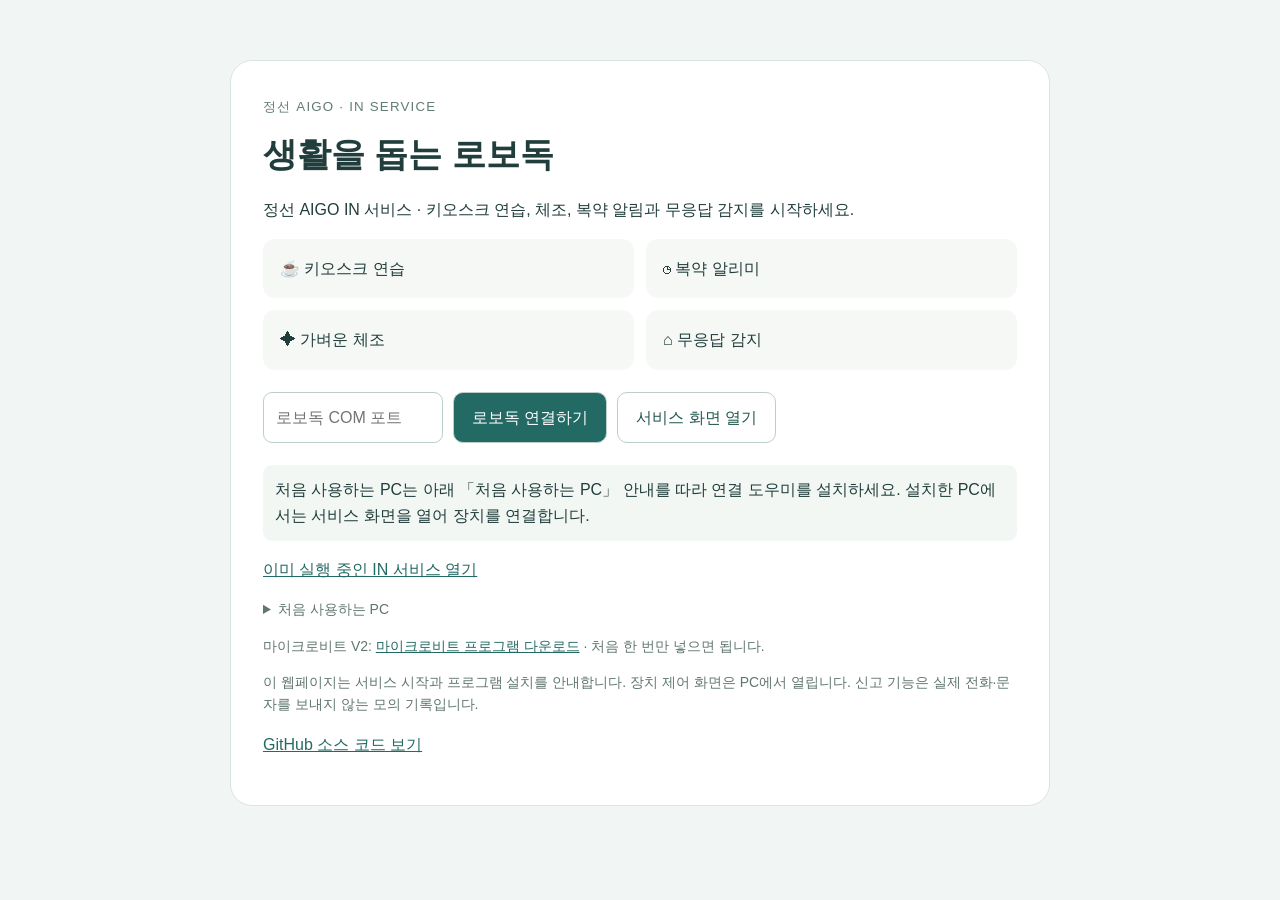
==== docs/index.html @ bace031c "Publish AIGO IN service with unified firmware and guided setup" ====
<!doctype html>
<html lang="ko"><head><meta charset="utf-8"><meta name="viewport" content="width=device-width,initial-scale=1"><title>정선 AIGO · IN 서비스 시작</title>
<style>*{box-sizing:border-box}body{margin:0;background:#f1f6f5;color:#213e3c;font:16px/1.6 "Segoe UI",sans-serif}.wrap{max-width:820px;margin:60px auto;padding:32px;background:white;border:1px solid #d9e5e2;border-radius:22px}h1{font-size:34px;margin:8px 0}small{color:#617c75;letter-spacing:1.2px}.row{display:flex;gap:10px;flex-wrap:wrap;margin:22px 0}button{font:inherit;padding:12px 18px;border:1px solid #bad0c8;background:white;color:#245a50;border-radius:10px;cursor:pointer}button.primary{background:#236a65;color:white}input{font:inherit;padding:12px;border:1px solid #bad0c8;border-radius:9px;width:180px}#status{padding:12px;background:#f2f7f4;border-radius:9px}.steps{font-size:14px;color:#61776e}a{color:#236a65}.features{display:grid;grid-template-columns:1fr 1fr;gap:12px}.features div{padding:17px;background:#f5f8f5;border-radius:12px}@media(max-width:600px){.wrap{margin:16px;padding:22px}.features{grid-template-columns:1fr}}</style>
<link rel="stylesheet" href="firmware-guide.css"><script src="firmware-guide.js" data-asset-root="assets/microbit-guide/" defer></script></head><body><main class="wrap"><small>정선 AIGO · IN SERVICE</small><h1>생활을 돕는 로보독</h1><p>정선 AIGO IN 서비스 · 키오스크 연습, 체조, 복약 알림과 무응답 감지를 시작하세요.</p><div class="features"><div>☕ 키오스크 연습</div><div>◷ 복약 알리미</div><div>✦ 가벼운 체조</div><div>⌂ 무응답 감지</div></div><div class="row"><input id="port" placeholder="로보독 COM 포트" aria-label="로보독 COM 포트"><button class="primary" id="connect">로보독 연결하기</button><button id="open">서비스 화면 열기</button></div><p id="status" role="status">처음 사용하는 PC는 아래 「처음 사용하는 PC」 안내를 따라 연결 도우미를 설치하세요. 설치한 PC에서는 서비스 화면을 열어 장치를 연결합니다.</p><p><a id="local-link" href="http://127.0.0.1:8766/start">이미 실행 중인 IN 서비스 열기</a></p><details class="steps"><summary>처음 사용하는 PC</summary><p><a href="https://github.com/Yoon-nana/With-AI-Complete/archive/refs/heads/main.zip">프로젝트 파일 다운로드</a> → 압축 풀기 → Windows에 Python 3.13 설치 → 폴더의 <strong>IN_Install.cmd</strong>를 한 번 실행해 연결 도우미를 등록하세요. 이후에는 이 HTML만 열면 됩니다. 외부 도우미 실행 요청은 허용해 주세요. 앱 안에서 요청이 열리지 않으면 Chrome·Edge에서 사용하세요.</p></details><p class="steps">마이크로비트 V2: <a href="program/unified.hex" download="AIGO-IN-unified.hex">마이크로비트 프로그램 다운로드</a> · 처음 한 번만 넣으면 됩니다.</p><p class="steps">이 웹페이지는 서비스 시작과 프로그램 설치를 안내합니다. 장치 제어 화면은 PC에서 열립니다. 신고 기능은 실제 전화·문자를 보내지 않는 모의 기록입니다.</p><p><a href="https://github.com/Yoon-nana/With-AI-Complete">GitHub 소스 코드 보기</a></p></main>
<script>
async function launch(connect){
 const port=document.getElementById('port').value.trim().toUpperCase();
 if(connect&&port&&!/^COM[1-9][0-9]{0,3}$/.test(port)){document.getElementById('status').textContent='올바른 COM 포트를 입력하거나 서비스 화면에서 장치 목록을 선택하세요.';return}
 const selected=connect&&port?port:'AUTO';
 const target='http://127.0.0.1:8766/start'+(selected==='AUTO'?'':'?robot_port='+selected);
 document.getElementById('local-link').href=target;
 document.getElementById('status').textContent='IN 연결 도우미를 확인하고 있습니다…';
 try{const response=await fetch('http://127.0.0.1:8766/bridge-info',{signal:AbortSignal.timeout(1500)});if(response.ok&&(await response.json()).bridge==='aigo-in-v1'){location.href=target;return}}catch{}
 location.href='aigo-in://open?port='+selected;
 document.getElementById('status').textContent='연결 도우미 실행을 허용하세요. 반응이 없으면 IN_Install.cmd를 실행하거나 Chrome·Edge에서 이 HTML을 열어 주세요.';
}
document.getElementById('connect').onclick=()=>launch(true);
document.getElementById('open').onclick=()=>launch(false);
</script></body></html>
---- docs/firmware-guide.css ----
.firmware-guide{box-sizing:border-box;width:min(960px,calc(100vw - 32px));max-height:92vh;overflow:auto;border:0;border-radius:22px;padding:28px;color:#193e42;background:#fff;box-shadow:0 24px 100px #102f4966;font-family:system-ui,"Malgun Gothic",sans-serif}.firmware-guide *{box-sizing:border-box}.firmware-guide::backdrop{background:#152b3dc4}.firmware-guide header{display:flex;justify-content:space-between;gap:20px;align-items:flex-start}.firmware-guide small{font-size:14px;color:#52716f}.firmware-guide h2{font-size:28px;line-height:1.3;margin:8px 0 16px}.firmware-guide button{font:inherit;border:1px solid #bdd3d0;border-radius:10px;background:#fff;color:#193e42;padding:12px 22px;cursor:pointer}.firmware-guide button:disabled{opacity:.4;cursor:default}.firmware-guide .firmware-guide-close{padding:6px 12px;font-size:22px}.firmware-download-note{padding:12px 16px;background:#eaf5f1;border-radius:10px;font-size:15px;line-height:1.6;margin:0 0 16px}.firmware-guide-track{display:flex;list-style:none;gap:12px;padding:0;margin:12px 0 20px}.firmware-guide-track li{display:grid;place-items:center;width:32px;height:32px;border-radius:50%;background:#edf1f2;color:#607b7c}.firmware-guide-track li.visited{background:#d8ede7;color:#1c6356}.firmware-guide-track li[aria-current]{background:#216b5e;color:white;outline:3px solid #c7e6db;outline-offset:3px}.firmware-guide-text{font-size:21px;line-height:1.65;margin:12px 0 18px}.firmware-guide-picture{position:relative;margin:0;border:1px solid #cbd5db;border-radius:12px;overflow:hidden;background:#f7f9fa}.firmware-guide-picture img{display:block;width:100%;height:auto}.firmware-guide-highlight{position:absolute;border:3px solid #e54e3b;border-radius:6px;box-shadow:0 0 0 3px #fff9;pointer-events:none}.firmware-guide-picture.file .firmware-guide-highlight{left:2.5%;top:59%;width:86%;height:13%}.firmware-guide-picture.copy .firmware-guide-highlight{left:5.5%;top:23%;width:5.5%;height:15%}.firmware-guide-picture.drive .firmware-guide-highlight{left:26.5%;top:3%;width:21%;height:17%}.firmware-guide-picture.paste .firmware-guide-highlight{left:49%;top:73.8%;width:37.5%;height:15.6%}.firmware-guide-picture.paste{overflow:hidden}.firmware-guide-keys{font-size:22px;font-weight:750;text-align:center;margin:14px auto 0;padding:8px 24px;width:max-content;max-width:100%;border:1px solid #ccd9db;border-bottom:4px solid #b4c9cb;border-radius:9px;background:#f4f8f8}.firmware-guide-tip{padding:12px 16px;border-left:4px solid #358b78;background:#f2f8f6;line-height:1.65;font-size:16px}.firmware-guide footer{display:flex;align-items:center;justify-content:space-between;margin-top:18px;gap:12px}.firmware-guide footer div{display:flex;gap:10px}.firmware-guide .firmware-guide-next{background:#236d5f;color:white;border-color:#236d5f;min-width:100px}.firmware-guide-page{font-size:15px;color:#5b7574}.firmware-guide details{margin:18px 0;font-size:14px;line-height:1.7}.firmware-guide-redownload{font-size:14px;color:#236d5f}.firmware-guide-finish{padding:35px 24px;text-align:center;border-radius:14px;background:#ecf6f2;line-height:1.8}.firmware-guide-finish strong{font-size:23px}@media(max-width:600px){.firmware-guide{padding:18px}.firmware-guide h2{font-size:23px}.firmware-guide-text{font-size:18px}.firmware-guide footer{align-items:flex-start}.firmware-guide button{padding:10px 14px}.firmware-guide footer div{flex-wrap:wrap;justify-content:flex-end}}
.firmware-guide footer{position:sticky;bottom:-28px;background:white;padding:12px 0;z-index:1}
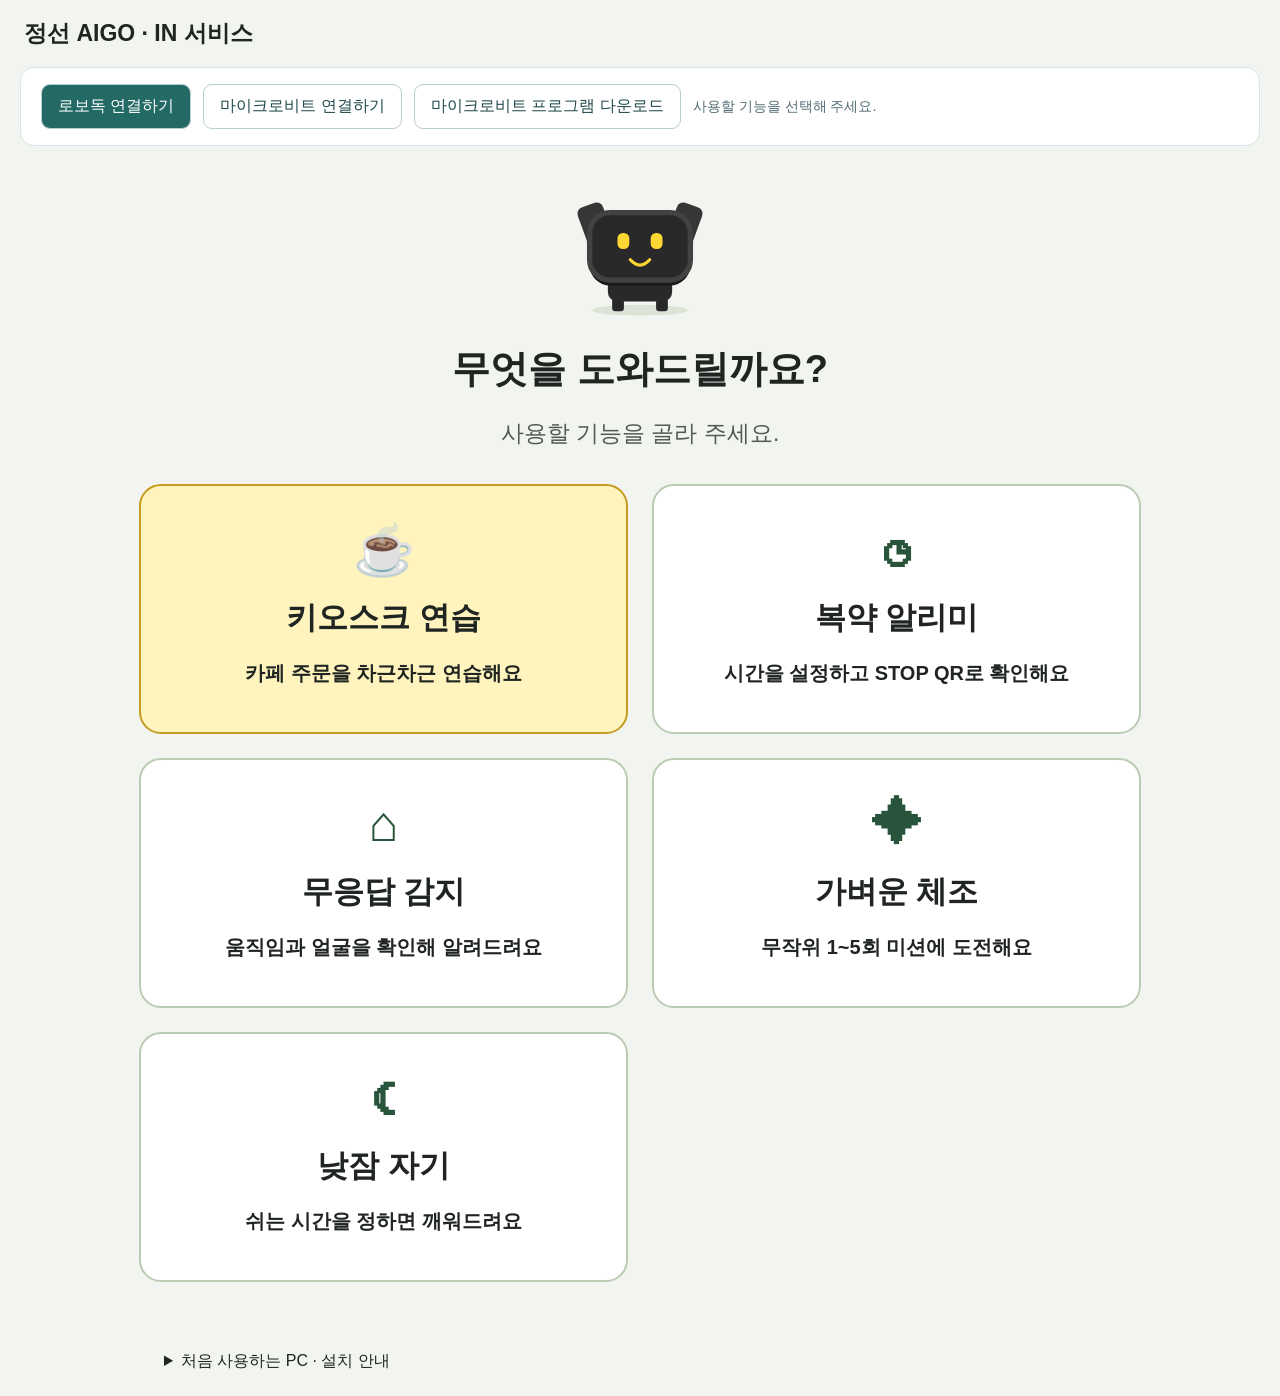
==== commit 7c991ba9: "Restore original main menu and keep firmware guide self-contained" ====
--- a/docs/index.html
+++ b/docs/index.html
@@ -1,19 +1,20 @@
 <!doctype html>
-<html lang="ko"><head><meta charset="utf-8"><meta name="viewport" content="width=device-width,initial-scale=1"><title>정선 AIGO · IN 서비스 시작</title>
-<style>*{box-sizing:border-box}body{margin:0;background:#f1f6f5;color:#213e3c;font:16px/1.6 "Segoe UI",sans-serif}.wrap{max-width:820px;margin:60px auto;padding:32px;background:white;border:1px solid #d9e5e2;border-radius:22px}h1{font-size:34px;margin:8px 0}small{color:#617c75;letter-spacing:1.2px}.row{display:flex;gap:10px;flex-wrap:wrap;margin:22px 0}button{font:inherit;padding:12px 18px;border:1px solid #bad0c8;background:white;color:#245a50;border-radius:10px;cursor:pointer}button.primary{background:#236a65;color:white}input{font:inherit;padding:12px;border:1px solid #bad0c8;border-radius:9px;width:180px}#status{padding:12px;background:#f2f7f4;border-radius:9px}.steps{font-size:14px;color:#61776e}a{color:#236a65}.features{display:grid;grid-template-columns:1fr 1fr;gap:12px}.features div{padding:17px;background:#f5f8f5;border-radius:12px}@media(max-width:600px){.wrap{margin:16px;padding:22px}.features{grid-template-columns:1fr}}</style>
-<link rel="stylesheet" href="firmware-guide.css"><script src="firmware-guide.js" data-asset-root="assets/microbit-guide/" defer></script></head><body><main class="wrap"><small>정선 AIGO · IN SERVICE</small><h1>생활을 돕는 로보독</h1><p>정선 AIGO IN 서비스 · 키오스크 연습, 체조, 복약 알림과 무응답 감지를 시작하세요.</p><div class="features"><div>☕ 키오스크 연습</div><div>◷ 복약 알리미</div><div>✦ 가벼운 체조</div><div>⌂ 무응답 감지</div></div><div class="row"><input id="port" placeholder="로보독 COM 포트" aria-label="로보독 COM 포트"><button class="primary" id="connect">로보독 연결하기</button><button id="open">서비스 화면 열기</button></div><p id="status" role="status">처음 사용하는 PC는 아래 「처음 사용하는 PC」 안내를 따라 연결 도우미를 설치하세요. 설치한 PC에서는 서비스 화면을 열어 장치를 연결합니다.</p><p><a id="local-link" href="http://127.0.0.1:8766/start">이미 실행 중인 IN 서비스 열기</a></p><details class="steps"><summary>처음 사용하는 PC</summary><p><a href="https://github.com/Yoon-nana/With-AI-Complete/archive/refs/heads/main.zip">프로젝트 파일 다운로드</a> → 압축 풀기 → Windows에 Python 3.13 설치 → 폴더의 <strong>IN_Install.cmd</strong>를 한 번 실행해 연결 도우미를 등록하세요. 이후에는 이 HTML만 열면 됩니다. 외부 도우미 실행 요청은 허용해 주세요. 앱 안에서 요청이 열리지 않으면 Chrome·Edge에서 사용하세요.</p></details><p class="steps">마이크로비트 V2: <a href="program/unified.hex" download="AIGO-IN-unified.hex">마이크로비트 프로그램 다운로드</a> · 처음 한 번만 넣으면 됩니다.</p><p class="steps">이 웹페이지는 서비스 시작과 프로그램 설치를 안내합니다. 장치 제어 화면은 PC에서 열립니다. 신고 기능은 실제 전화·문자를 보내지 않는 모의 기록입니다.</p><p><a href="https://github.com/Yoon-nana/With-AI-Complete">GitHub 소스 코드 보기</a></p></main>
-<script>
-async function launch(connect){
- const port=document.getElementById('port').value.trim().toUpperCase();
- if(connect&&port&&!/^COM[1-9][0-9]{0,3}$/.test(port)){document.getElementById('status').textContent='올바른 COM 포트를 입력하거나 서비스 화면에서 장치 목록을 선택하세요.';return}
- const selected=connect&&port?port:'AUTO';
- const target='http://127.0.0.1:8766/start'+(selected==='AUTO'?'':'?robot_port='+selected);
- document.getElementById('local-link').href=target;
- document.getElementById('status').textContent='IN 연결 도우미를 확인하고 있습니다…';
- try{const response=await fetch('http://127.0.0.1:8766/bridge-info',{signal:AbortSignal.timeout(1500)});if(response.ok&&(await response.json()).bridge==='aigo-in-v1'){location.href=target;return}}catch{}
- location.href='aigo-in://open?port='+selected;
- document.getElementById('status').textContent='연결 도우미 실행을 허용하세요. 반응이 없으면 IN_Install.cmd를 실행하거나 Chrome·Edge에서 이 HTML을 열어 주세요.';
-}
-document.getElementById('connect').onclick=()=>launch(true);
-document.getElementById('open').onclick=()=>launch(false);
-</script></body></html>
+<html lang="ko"><head><meta charset="utf-8"><meta name="viewport" content="width=device-width,initial-scale=1">
+<title>정선 AIGO · IN 서비스</title>
+<link rel="stylesheet" href="readable.css"><link rel="stylesheet" href="connection.css">
+<link rel="stylesheet" href="firmware-guide.css">
+<script src="launch-menu.js" defer></script><script src="firmware-guide.js" data-asset-root="assets/microbit-guide/" defer></script>
+</head><body class="app-hub-mode">
+<nav class="app-nav" aria-label="기능 선택"><strong>정선 AIGO · IN 서비스</strong></nav>
+<section class="in-connection" aria-label="장치 연결">
+<button id="in-robot-open" type="button">로보독 연결하기</button><button id="in-microbit-open" type="button">마이크로비트 연결하기</button>
+<a class="in-download" href="program/unified.hex" download="AIGO-IN-unified.hex">마이크로비트 프로그램 다운로드</a>
+<span id="entry-status" role="status">사용할 기능을 선택해 주세요.</span></section>
+<main id="app-hub" class="app-hub">
+    <img src="assets/robodog.svg" alt="로보독" width="150" height="129">
+    <h1>무엇을 도와드릴까요?</h1><p>사용할 기능을 골라 주세요.</p>
+    <div class="app-choices"><button id="app-choice-kiosk" data-action="open_app" data-value="kiosk"><span aria-hidden="true">☕</span><strong>키오스크 연습</strong><small>카페 주문을 차근차근 연습해요</small></button><button id="app-choice-medication" data-action="open_app" data-value="medication"><span aria-hidden="true">◷</span><strong>복약 알리미</strong><small>시간을 설정하고 STOP QR로 확인해요</small></button><button id="app-choice-daywatch" data-action="open_app" data-value="daywatch"><span aria-hidden="true">⌂</span><strong>무응답 감지</strong><small>움직임과 얼굴을 확인해 알려드려요</small></button><button data-action="open_app" data-value="exercise"><span aria-hidden="true">✦</span><strong>가벼운 체조</strong><small>무작위 1~5회 미션에 도전해요</small></button><button data-action="open_app" data-value="nap"><span aria-hidden="true">☾</span><strong>낮잠 자기</strong><small>쉬는 시간을 정하면 깨워드려요</small></button></div>
+  </main>
+<details style="max-width:1000px;margin:20px auto;padding:0 24px;line-height:1.8"><summary>처음 사용하는 PC · 설치 안내</summary>
+<p><a href="https://github.com/Yoon-nana/With-AI-Complete/archive/refs/heads/main.zip">프로젝트 다운로드</a> → 압축 풀기 → Python 3.13 설치 → <strong>IN_Install.cmd</strong> 한 번 실행. 이후 메인 화면에서 기능과 연결 버튼을 사용하세요.</p></details>
+</body></html>
--- a/docs/readable.css
+++ b/docs/readable.css
@@ -0,0 +1,26 @@
+/* 큰 미션, 큰 선택지, 주문에 필요한 기능만 보이는 화면 */
+:root{--ink:#202522;--yellow:#ffcf30;--line:#d8ddd7;--paper:#fff;--muted:#505b53;font-family:"Apple SD Gothic Neo","Malgun Gothic",sans-serif;color:var(--ink);background:#f2f4ef}
+*{box-sizing:border-box}body{margin:0}button,input,summary{font:inherit}button{border:0;cursor:pointer;font-weight:750;color:inherit}button:disabled{opacity:.42;cursor:default}button:focus-visible,input:focus-visible,summary:focus-visible{outline:4px solid #175faf;outline-offset:4px}button:hover:not(:disabled){filter:brightness(.96)}[hidden]{display:none!important}
+.workspace{max-width:1380px;margin:20px auto;display:grid;grid-template-columns:310px minmax(0,1fr);gap:22px;padding:0 24px;align-items:start}
+.mission{grid-column:1/-1;position:sticky;top:10px;z-index:20;margin:0;background:#fff2b8;border:3px solid #c59100;border-left:12px solid #a66c00;border-radius:18px;padding:20px 26px;box-shadow:0 6px 18px #25302012}
+.mission-label{display:flex;align-items:center;gap:10px;font-size:19px;font-weight:850;color:#573d00}.mission-label>span:first-child{font-size:29px;line-height:1}.mission strong{display:block;margin:10px 0 6px;font-size:25px;color:#694600}.mission>span:last-child{display:block;font-size:30px;line-height:1.55;font-weight:850;color:#1b241f;overflow-wrap:anywhere}
+.coach{min-width:0}.coach-robot{margin:8px 0 26px;text-align:center}.coach-robot img{display:block;width:140px;height:120px;margin:0 auto}.coach-robot figcaption{font-size:16px;color:#505b53;margin-top:8px}.lesson-progress{padding:0 0 18px;border-bottom:1px solid var(--line);margin-bottom:18px}.lesson-progress>div{display:flex;justify-content:space-between;gap:8px;align-items:center}.eyebrow{font-size:15px;font-weight:750;color:var(--muted)}.lesson-progress strong{font-size:17px;color:#256b46}.lesson-progress p{font-size:18px;line-height:1.5;margin:10px 0}.lesson-progress button{font-size:16px;color:#315b43;background:none;padding:8px 0;text-decoration:underline}
+.steps{list-style:none;padding:0;margin:0 0 20px;counter-reset:step}.steps li{display:flex;gap:10px;align-items:center;font-size:17px;color:#59635c;padding:7px 0;counter-increment:step}.steps li:before{content:counter(step);display:grid;place-items:center;width:28px;height:28px;border-radius:50%;background:#e4e9e2}.steps .current{color:#153d2a;font-weight:850}.steps .current:before{background:#264f39;color:white}.steps .done:before{content:"✓"}
+.guidance{padding:18px;background:white;border:1px solid var(--line);border-radius:14px}.guidance .eyebrow{font-size:15px;color:#315c45}.guidance p{font-size:21px;line-height:1.7;margin:9px 0 0;white-space:pre-line;overflow-wrap:anywhere}.help-actions{display:grid;grid-template-columns:1fr 1fr;gap:9px;margin:12px 0}.help-actions button{font-size:18px;min-height:56px;background:#fff;border:1px solid #aab8aa;border-radius:10px;padding:10px}.help-actions .help-wide{grid-column:1/-1;background:#244e37;color:white}.help-actions button[aria-pressed=true]{outline:3px solid #2e7756;outline-offset:1px}.help-actions button[data-action=hint][aria-pressed=true]{outline-color:#a76c00}.voice-toggle{display:flex;align-items:center;gap:9px;margin-top:18px;font-size:17px}.voice-toggle input{width:22px;height:22px;accent-color:#244e37}.voice-details{margin-top:12px;font-size:15px;color:#536053}.voice-details summary{cursor:pointer;min-height:36px}.small-note{font-size:14px;line-height:1.6;margin-top:8px}
+.kiosk{min-width:0;background:white;border:2px solid #c7cec4;border-radius:18px;overflow:hidden}.brandbar{display:flex;align-items:center;justify-content:space-between;gap:12px;padding:16px 20px;background:var(--yellow)}.brand{font-size:29px;font-weight:900;text-align:center}.brand small{display:block;font-size:14px;font-weight:550;margin-top:5px}.brandbar button{background:transparent;display:flex;flex-direction:column;align-items:center;font-size:26px;min-width:64px;padding:5px}.brandbar button span{font-size:14px;margin-top:3px}.training-strip{font-size:16px;font-weight:750;color:#355240;padding:12px 22px;background:#edf4e9}.independent-mode .training-strip{background:#e9edf2;color:#344251}
+.categories{display:flex;gap:7px;padding:12px 18px;background:#fff;border-bottom:1px solid var(--line);overflow:auto}.categories button{flex:1;white-space:nowrap;font-size:21px;min-height:60px;border-radius:10px;background:#f0f3ed;padding:12px}.categories button.active{background:#254d37;color:white}.screen-heading{padding:22px 24px 18px;display:flex;justify-content:space-between;gap:15px;align-items:center}.screen-heading h2{font-size:29px;line-height:1.4;margin:7px 0 0}.counter{font-size:17px;white-space:nowrap;color:var(--muted)}.content{padding:0 24px 24px;min-height:260px}
+.choice-grid{display:grid;grid-template-columns:1fr 1fr;gap:18px;padding:12px 0}.choice-card{display:flex;flex-direction:column;align-items:center;justify-content:center;gap:16px;background:white;border:2px solid #bdc8bb;border-radius:14px;min-height:240px;padding:22px;font-size:31px}.choice-card small{font-size:18px;color:var(--muted)}.choice-card.selected,.option-choice.selected{border-color:#28543b;background:#edf5e9;box-shadow:inset 0 0 0 1px #28543b}.choice-card.selected:after{content:"✓ 선택됨";font-size:18px;color:#28543b}
+.menu-grid{display:grid;grid-template-columns:repeat(3,minmax(0,1fr));gap:16px}.menu-card{position:relative;min-width:0;background:white;border:2px solid #d7dfd2;border-radius:14px;padding:16px 12px;display:flex;flex-direction:column;align-items:center}.menu-card img{width:100%;height:180px;object-fit:contain}.menu-name{display:block;font-size:22px;line-height:1.45;margin-top:12px}.price{font-size:20px;margin-top:7px;color:#53624f}.menu-card.selected{border-color:#24583a;box-shadow:inset 0 0 0 1px #24583a;background:#f4f9f1}.pill{position:absolute;top:10px;left:10px;background:#edf1e8;border-radius:5px;padding:4px 7px;font-size:12px;color:#3f4c40}.selected-label{position:absolute;top:10px;right:8px;font-size:13px;background:#28543b;color:white;padding:5px 7px;border-radius:5px}
+.options-layout{display:grid;grid-template-columns:150px minmax(0,1fr);gap:22px;padding-top:8px;align-items:start}.option-product{position:sticky;top:240px;text-align:center}.option-product img{width:100%;height:180px;object-fit:contain}.option-product strong{display:block;font-size:21px;line-height:1.5}.option-note{font-size:16px;line-height:1.6;color:var(--muted)}.customization{min-width:0}.option-group{padding-bottom:20px;margin-bottom:20px;border-bottom:1px solid var(--line)}.option-group h3{font-size:24px;margin:0 0 12px}.option-choices{display:flex;flex-wrap:wrap;gap:10px}.option-choice{flex:1;position:relative;min-width:135px;min-height:95px;padding:18px 10px;border:2px solid #c5cec0;border-radius:12px;background:white}.option-choice strong{display:block;font-size:23px}.option-choice small{display:block;font-size:15px;line-height:1.5;margin-top:8px;color:#465342}.side-photo{width:92px;height:72px;object-fit:contain}
+.basket{border-top:1px solid var(--line);background:#f6f8f2}.basket-title{display:flex;justify-content:space-between;gap:10px;padding:16px 22px 0}.basket-title h3{font-size:19px;margin:0}.basket-title span{font-size:17px;color:var(--muted)}.basket-bottom{padding:18px 22px 22px;display:grid;grid-template-columns:minmax(0,1fr) 210px;gap:18px;align-items:center}.cart{display:flex;gap:10px;align-items:center;min-width:0}.cart>div{min-width:0;overflow-wrap:anywhere}.cart img{width:58px;height:76px;object-fit:contain}.cart strong{display:block;font-size:19px}.cart small{display:block;font-size:15px;color:var(--muted);line-height:1.6}.amount{margin-left:auto;font-size:21px;font-weight:850;white-space:nowrap}.empty-cart{font-size:18px;color:var(--muted)}.primary{min-height:86px;font-size:25px;padding:18px 14px;line-height:1.45;background:#234d36;color:white;border-radius:12px}.primary small{display:block;font-size:17px;color:#ecf2d5;margin-top:5px}.kiosk-footer{display:flex;align-items:center;justify-content:space-between;gap:12px;border-top:1px solid var(--line);padding:13px 22px}.kiosk-footer button{font-size:20px;padding:12px 18px;background:#edf1e8;border-radius:9px}.kiosk-footer span{font-size:13px;color:#52604f}
+.hub-intro{padding-bottom:14px}.hub-intro h3{font-size:27px;line-height:1.4;margin:10px 0}.hub-intro p,.mode-description{font-size:18px;line-height:1.6;color:var(--muted)}.mode-picker{display:grid;grid-template-columns:1fr 1fr;gap:12px}.mode-option{display:flex;flex-direction:column;text-align:left;gap:8px;padding:19px;background:#f2f5ed;border:2px solid #c7d0c2;border-radius:12px}.mode-option strong{font-size:25px}.mode-option span{font-size:17px;line-height:1.5}.mode-selected{border-color:#24563a;background:#edf5e7;box-shadow:inset 0 0 0 1px #24563a}.stage-grid{display:grid;grid-template-columns:repeat(2,minmax(0,1fr));gap:12px}.stage-group-heading{grid-column:1/-1;font-size:23px;margin:22px 0 3px}.stage-card{padding:20px;border:1px solid #cbd6c4;background:white;border-radius:12px;text-align:left;display:flex;flex-direction:column;gap:10px;min-height:180px}.stage-card strong{font-size:23px}.stage-number{font-size:17px;font-weight:850;color:#2d5a3d}.stage-focus{font-size:17px;color:#375d42}.stage-desc{display:none}.stage-state{font-size:16px;margin-top:auto}.mastered{background:#f0f7e9}.hub-extra{text-align:center;margin-top:20px}.text-button{font-size:17px;text-decoration:underline;background:none;padding:12px}
+.summary{border:1px solid var(--line);border-radius:12px;padding:10px 22px;background:#fbfcf8}.summary dl{margin:0}.summary dl>div{display:flex;justify-content:space-between;gap:16px;padding:14px 0;border-bottom:1px solid var(--line);font-size:22px}.summary dt{color:var(--muted)}.summary dd{margin:0;font-weight:850;text-align:right}.summary .total{font-size:25px;border-bottom:0}.edit-buttons,.complete-actions{display:flex;gap:12px;flex-wrap:wrap;margin-top:18px}.edit-buttons button,.complete-actions button{flex:1;min-height:62px;padding:15px;background:#eaf0e4;border-radius:10px;font-size:21px}.complete-card{text-align:center;padding:20px 4px}.complete-check{display:inline-grid;place-items:center;width:70px;height:70px;border-radius:50%;background:#e5f0d8;color:#285b39;font-size:40px}.complete-card h3{font-size:32px}.receipt{font-size:20px;line-height:1.7;color:var(--muted)}.review-card{padding:20px;border:1px solid var(--line);border-radius:14px;background:#fffaf0}.review-card h3{font-size:27px}.review-card p{font-size:19px;line-height:1.6}.review-head,.review-row{display:grid;grid-template-columns:1fr 1fr 1fr;gap:14px;padding:16px 0;border-bottom:1px solid var(--line);font-size:19px;overflow-wrap:anywhere}.review-head{font-size:16px;color:var(--muted)}.match strong{color:#286344}.mismatch strong{color:#a04525}.review-resume{min-height:62px;font-size:22px;padding:15px 22px;background:#245237;color:white;border-radius:10px;margin-top:18px}
+.guided-focus{outline:4px solid #257448!important;outline-offset:3px;background:#eef7e8!important}.guide-cue{display:block;font-size:16px;color:#185d35;margin-top:10px}.guided-next{outline:4px solid #41845c;outline-offset:3px}.hint-focus{outline:3px dashed #ae7714!important;outline-offset:4px}
+.system-area{max-width:1332px;margin:0 auto 24px;display:flex;align-items:start;flex-wrap:wrap;gap:14px;padding:0 24px}.robot-tools{flex:1;padding:14px 18px;border:1px solid var(--line);border-radius:12px;background:white}.robot-tools summary{cursor:pointer;font-size:17px;min-height:28px}.robot-tools>div{margin-top:14px;line-height:1.7;font-size:15px}.status-dot{display:inline-block;width:10px;height:10px;background:#8b9387;border-radius:50%;margin-right:8px}.status-dot.connected{background:#2a804f}#robot-event{display:block;color:var(--muted)}.tool-buttons{display:flex;gap:10px;flex-wrap:wrap}.tool-buttons button,.quit-button{padding:12px 16px;background:#e7ece1;border-radius:8px;font-size:17px}.quit-button{min-height:57px}.system-area>p{flex-basis:100%;font-size:18px;line-height:1.6;margin:0;color:#a03423}.system-area>p:empty{display:none}
+@media(max-width:1050px){.workspace{grid-template-columns:260px minmax(0,1fr);padding:0 16px;gap:16px}.mission>span:last-child{font-size:27px}.menu-grid{grid-template-columns:repeat(2,minmax(0,1fr))}.basket-bottom{grid-template-columns:1fr}.primary{width:100%}.options-layout{grid-template-columns:1fr}.option-product{display:none}.brand{font-size:25px}.stage-card strong{font-size:21px}.review-row{font-size:17px}}
+@media(max-width:760px){.workspace{display:flex;flex-direction:column;padding:0 12px;margin:12px auto;gap:14px}.mission{width:100%;top:6px;padding:14px 16px;border-left-width:7px;border-radius:13px}.mission-label{font-size:16px}.mission strong{font-size:19px;margin:5px 0}.mission>span:last-child{font-size:23px;line-height:1.45}.coach{display:contents}.coach-robot{order:0;display:flex;align-items:center;justify-content:center;gap:12px;width:100%;margin:0 0 4px}.coach-robot img{width:84px;height:72px;margin:0}.coach-robot figcaption{font-size:16px;margin:0}.lesson-progress,.steps{display:none!important}.guidance{order:1;width:100%;padding:13px}.guidance p{font-size:19px;line-height:1.6}.help-actions{order:2;width:100%;grid-template-columns:1fr 1fr 1fr;margin:0}.help-actions .help-wide{grid-column:auto}.help-actions button{font-size:17px;padding:9px 5px}.kiosk{order:3;width:100%;border-radius:13px}.voice-toggle{order:4;margin:0;font-size:17px}.voice-details{order:5;margin:0}.brandbar{padding:12px 9px}.brand{font-size:23px}.brand small{font-size:12px}.brandbar button{min-width:45px;font-size:23px}.brandbar button span{font-size:12px}.training-strip{font-size:14px;padding:10px 14px}.categories{padding:10px;gap:5px}.categories button{font-size:17px;padding:10px 9px;min-height:52px}.screen-heading{padding:17px 14px}.screen-heading h2{font-size:23px}.counter{font-size:14px}.content{padding:0 14px 18px;min-height:190px}.choice-grid{gap:10px}.choice-card{font-size:25px;min-height:205px;padding:14px 8px}.choice-card small{font-size:15px}.menu-grid{gap:10px}.menu-card{padding:16px 7px}.menu-card img{height:150px}.menu-name{font-size:20px}.price{font-size:18px}.pill,.selected-label{font-size:11px}.option-group h3{font-size:23px}.option-choice{min-width:115px;padding:16px 8px}.option-choice strong{font-size:21px}.option-choice small{font-size:14px}.basket-title{padding:13px 14px 0}.basket-title h3{font-size:18px}.basket-title span{font-size:15px}.basket-bottom{padding:15px 14px;gap:14px}.cart strong{font-size:18px}.cart small{font-size:14px}.cart img{width:45px}.amount{font-size:19px}.primary{font-size:25px;min-height:72px}.kiosk-footer{padding:12px 14px}.kiosk-footer button{font-size:18px}.kiosk-footer span{font-size:11px}.hub-intro h3{font-size:24px}.hub-intro p,.mode-description{font-size:17px}.mode-picker{gap:8px}.mode-option{padding:14px 10px}.mode-option strong{font-size:23px}.mode-option span{font-size:15px}.stage-grid{grid-template-columns:1fr}.stage-card{min-height:145px}.summary{padding:7px 14px}.summary dl>div{font-size:20px}.summary .total{font-size:23px}.review-card{padding:14px}.review-head,.review-row{font-size:16px;gap:9px}.review-head{font-size:13px}.review-row strong{font-size:15px}.complete-card h3{font-size:27px}.receipt{font-size:18px}.system-area{padding:0 12px;gap:10px}.robot-tools{padding:13px}.robot-tools summary{font-size:16px}}
+
+.app-nav{max-width:1380px;margin:18px auto;display:flex;align-items:center;gap:18px;padding:0 24px;flex-wrap:wrap}.app-nav strong{font-size:23px}.app-nav button{background:white;border:1px solid var(--line);padding:12px 18px;border-radius:10px;font-size:18px}.app-nav span{margin-left:auto;font-size:17px;color:#315b43}.app-hub{max-width:1050px;margin:45px auto 65px;padding:0 24px;text-align:center}.app-hub h1{font-size:38px;margin:20px 0 12px}.app-hub>p{font-size:23px;color:var(--muted)}.app-choices{display:grid;grid-template-columns:1fr 1fr;gap:24px;margin-top:35px}.app-choices button{background:white;border:2px solid #bacbb4;border-radius:22px;padding:35px 20px;display:flex;flex-direction:column;gap:18px;align-items:center;min-height:250px}.app-choices button:first-child{background:#fff3be;border-color:#c59b22}.app-choices button>span{font-size:50px;color:#28543b}.app-choices strong{font-size:31px}.app-choices small{font-size:20px;line-height:1.6}.app-hub-mode .workspace,.app-medication-mode .workspace{display:none}.medication-screen{max-width:1150px;margin:25px auto 40px;padding:0 24px}.med-heading{display:flex;align-items:center;gap:24px}.med-heading h1{font-size:35px;margin:8px 0}.med-heading p{font-size:22px;line-height:1.6}.med-status-card{border:2px solid #99b68d;background:#f0f7e9;border-radius:18px;padding:22px 26px;margin:24px 0}.med-status-card strong{font-size:27px}.med-status-card p{font-size:23px;line-height:1.6;margin:10px 0 0}.med-status-card.alerting{background:#fff0b0;border:3px solid #b67c00}.med-columns{display:grid;grid-template-columns:1fr 1fr;gap:24px}.med-settings,.med-qr{background:white;border:1px solid var(--line);border-radius:18px;padding:26px}.med-columns h2{font-size:25px;margin:0 0 22px;line-height:1.5}.med-columns p{font-size:19px;line-height:1.7;color:var(--muted)}.med-settings form{display:flex;flex-direction:column;gap:14px}.med-settings label{font-size:22px}.med-settings input{font:inherit;font-size:32px;min-height:68px;padding:12px;border:2px solid #8fa386;border-radius:10px;width:100%;min-width:0}.med-settings form button,#med-mock-qr{font-size:23px;min-height:65px;background:#245237;color:white;border-radius:12px;padding:14px}.med-cancel{font-size:21px;min-height:58px;background:#f3e8de;border:1px solid #be9a7c;border-radius:10px;padding:12px 20px}.med-qr{text-align:center}.med-qr>img{max-width:100%;height:auto;background:white}.med-qr a{display:inline-block;font-size:21px;color:#245237;padding:12px;text-underline-offset:5px}#med-qr-status{font-weight:750}#med-mock-qr{width:100%;font-size:20px}.app-nav a:focus-visible,.med-qr a:focus-visible{outline:4px solid #175faf;outline-offset:3px}
+@media(max-width:760px){.app-nav{padding:0 12px;gap:10px}.app-nav strong{font-size:20px}.app-nav button{font-size:16px}.app-nav span{font-size:15px;width:100%}.app-hub{margin:24px auto 35px;padding:0 16px}.app-hub h1{font-size:29px}.app-hub>p{font-size:20px}.app-choices{grid-template-columns:1fr;gap:14px;margin-top:22px}.app-choices button{min-height:180px;padding:24px 15px;gap:12px}.app-choices strong{font-size:28px}.app-choices small{font-size:18px}.app-choices button>span{font-size:35px}.medication-screen{padding:0 12px;margin:18px auto}.med-heading{gap:12px}.med-heading img{width:75px;height:auto}.med-heading h1{font-size:28px}.med-heading p{font-size:18px}.med-columns{grid-template-columns:1fr;gap:16px}.med-settings,.med-qr{padding:20px}.med-status-card{padding:18px}.med-status-card strong{font-size:25px}.med-status-card p{font-size:21px}.med-columns h2{font-size:23px}}
+
+#med-medicine{font-size:23px}.med-schedules{margin:26px 0 20px;border-top:1px solid var(--line);padding-top:20px}.med-schedules h3{display:flex;justify-content:space-between;gap:8px;align-items:center;font-size:23px}.med-schedules h3>span{font-size:17px;color:#3e674b}#med-schedule-list{list-style:none;padding:0;margin:0}.med-schedule{display:flex;gap:14px;align-items:center;justify-content:space-between;border:1px solid #c8d6bf;background:#f6faf2;padding:16px;border-radius:12px;margin-bottom:12px;min-width:0}.med-schedule>div{display:flex;flex-direction:column;gap:7px;min-width:0;overflow-wrap:anywhere}.med-schedule strong{font-size:26px}.med-schedule span{font-size:22px;font-weight:750}.med-schedule small{font-size:16px;color:var(--muted)}.med-schedule.is-active{background:#fff0b0;border:2px solid #b67c00}.med-remove{padding:12px;font-size:18px;background:white;border:1px solid #bdc9b9;border-radius:9px;flex-shrink:0;min-height:48px}.med-empty{font-size:19px;line-height:1.7;color:var(--muted)}#med-active-medicines{font-size:29px;font-weight:850;color:#29452f;overflow-wrap:anywhere}#med-active-medicines:empty{display:none}@media(max-width:760px){.med-schedule{padding:13px;gap:9px}.med-schedule span{font-size:21px}#med-active-medicines{font-size:26px}}
--- a/docs/connection.css
+++ b/docs/connection.css
@@ -0,0 +1 @@
+.in-connection{display:flex;align-items:center;gap:12px;flex-wrap:wrap;max-width:1240px;margin:16px auto;padding:16px 20px;border:1px solid #d9e5e8;background:#fff;border-radius:14px}.in-connection button,.in-connect-dialog button,.in-download{font:inherit;padding:11px 16px;border:1px solid #b8cdd1;border-radius:9px;background:#fff;color:#214a4b;cursor:pointer;text-decoration:none}.in-connection button:first-child,#in-device-connect{background:#236a65;color:#fff}.in-connection button:disabled{opacity:.45;cursor:default}.in-connection span{font-size:14px;color:#526c74}.exercise-connection{margin:12px 0 20px}.in-connect-dialog{width:min(560px,calc(100vw - 30px));border:0;border-radius:18px;padding:26px;box-shadow:0 15px 60px #0003}.in-connect-dialog::backdrop{background:#10232c99}.in-connect-dialog h2{margin-top:0}.in-connect-dialog label{display:block;margin-top:16px;margin-bottom:6px}.in-connect-dialog select,.in-connect-dialog input{width:100%;font:inherit;padding:11px;border:1px solid #b8cdd1;border-radius:8px}.in-connect-actions{display:flex;gap:9px;margin-top:18px}#in-connect-message{font-size:14px;white-space:pre-wrap}.in-connect-dialog a{color:#236a65}
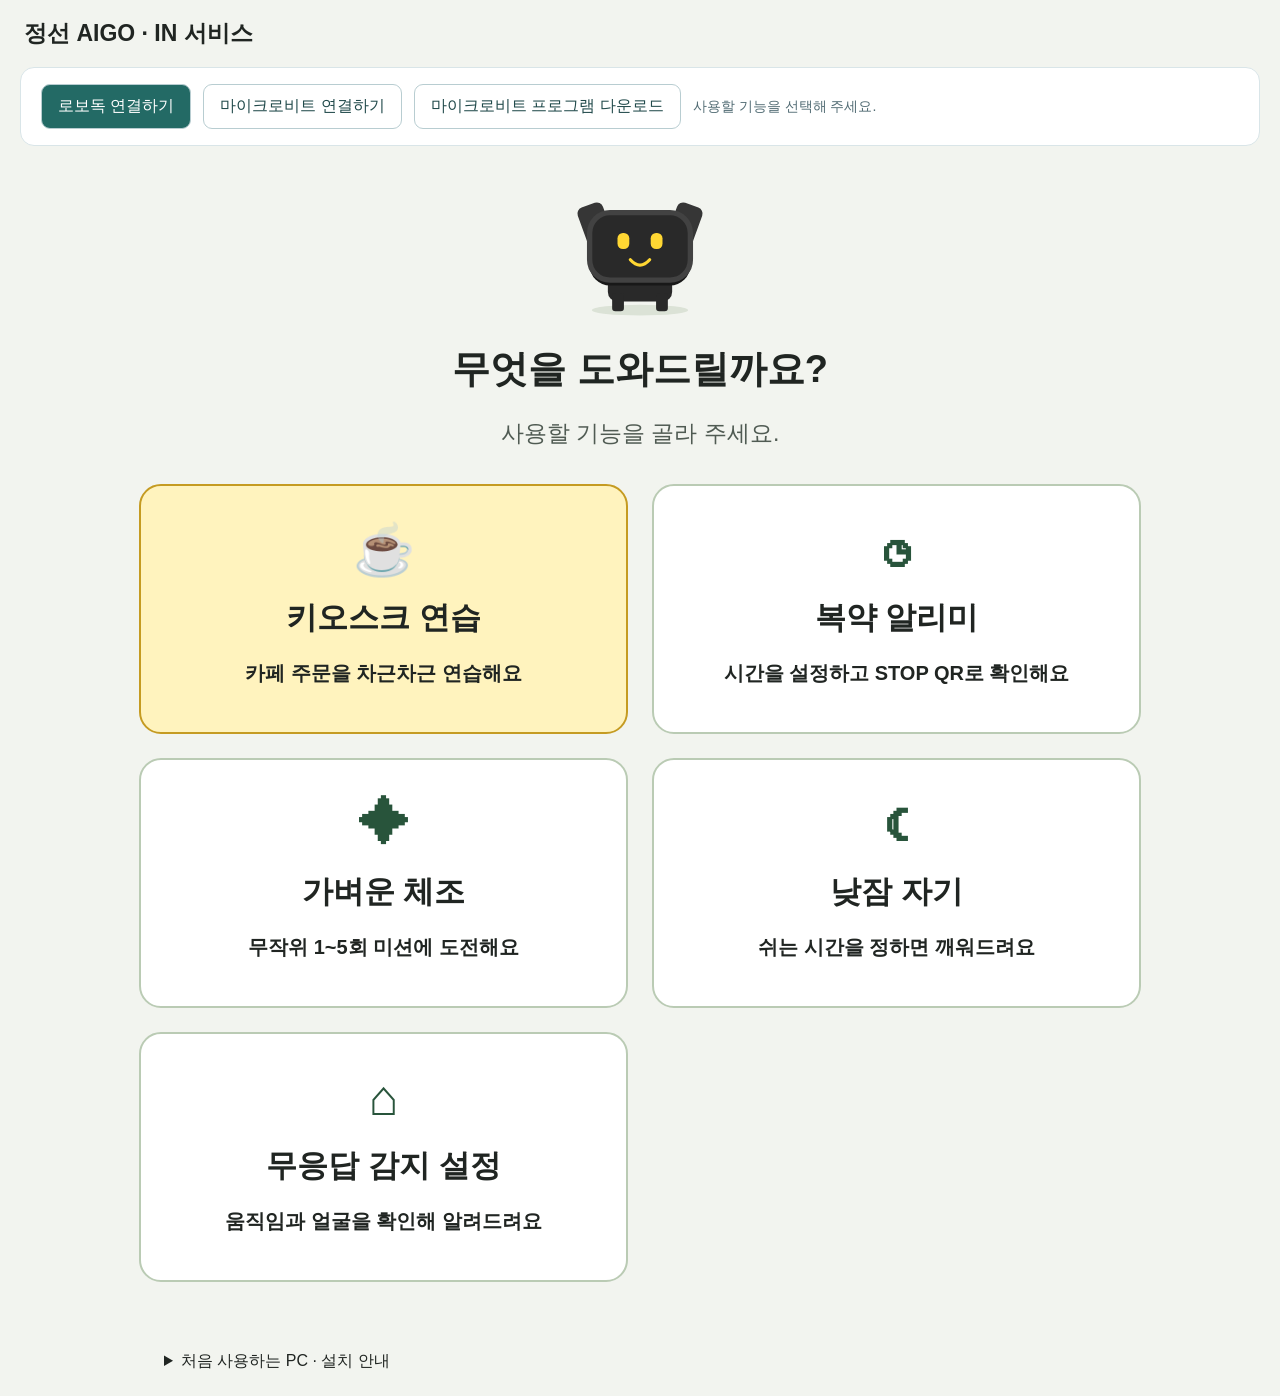
==== commit 3e40d05a: "Move inactivity detection settings to last menu item" ====
--- a/docs/index.html
+++ b/docs/index.html
@@ -13,7 +13,7 @@
 <main id="app-hub" class="app-hub">
     <img src="assets/robodog.svg" alt="로보독" width="150" height="129">
     <h1>무엇을 도와드릴까요?</h1><p>사용할 기능을 골라 주세요.</p>
-    <div class="app-choices"><button id="app-choice-kiosk" data-action="open_app" data-value="kiosk"><span aria-hidden="true">☕</span><strong>키오스크 연습</strong><small>카페 주문을 차근차근 연습해요</small></button><button id="app-choice-medication" data-action="open_app" data-value="medication"><span aria-hidden="true">◷</span><strong>복약 알리미</strong><small>시간을 설정하고 STOP QR로 확인해요</small></button><button id="app-choice-daywatch" data-action="open_app" data-value="daywatch"><span aria-hidden="true">⌂</span><strong>무응답 감지</strong><small>움직임과 얼굴을 확인해 알려드려요</small></button><button data-action="open_app" data-value="exercise"><span aria-hidden="true">✦</span><strong>가벼운 체조</strong><small>무작위 1~5회 미션에 도전해요</small></button><button data-action="open_app" data-value="nap"><span aria-hidden="true">☾</span><strong>낮잠 자기</strong><small>쉬는 시간을 정하면 깨워드려요</small></button></div>
+    <div class="app-choices"><button id="app-choice-kiosk" data-action="open_app" data-value="kiosk"><span aria-hidden="true">☕</span><strong>키오스크 연습</strong><small>카페 주문을 차근차근 연습해요</small></button><button id="app-choice-medication" data-action="open_app" data-value="medication"><span aria-hidden="true">◷</span><strong>복약 알리미</strong><small>시간을 설정하고 STOP QR로 확인해요</small></button><button data-action="open_app" data-value="exercise"><span aria-hidden="true">✦</span><strong>가벼운 체조</strong><small>무작위 1~5회 미션에 도전해요</small></button><button data-action="open_app" data-value="nap"><span aria-hidden="true">☾</span><strong>낮잠 자기</strong><small>쉬는 시간을 정하면 깨워드려요</small></button><button id="app-choice-daywatch" data-action="open_app" data-value="daywatch"><span aria-hidden="true">⌂</span><strong>무응답 감지 설정</strong><small>움직임과 얼굴을 확인해 알려드려요</small></button></div>
   </main>
 <details style="max-width:1000px;margin:20px auto;padding:0 24px;line-height:1.8"><summary>처음 사용하는 PC · 설치 안내</summary>
 <p><a href="https://github.com/Yoon-nana/With-AI-Complete/archive/refs/heads/main.zip">프로젝트 다운로드</a> → 압축 풀기 → Python 3.13 설치 → <strong>IN_Install.cmd</strong> 한 번 실행. 이후 메인 화면에서 기능과 연결 버튼을 사용하세요.</p></details>
